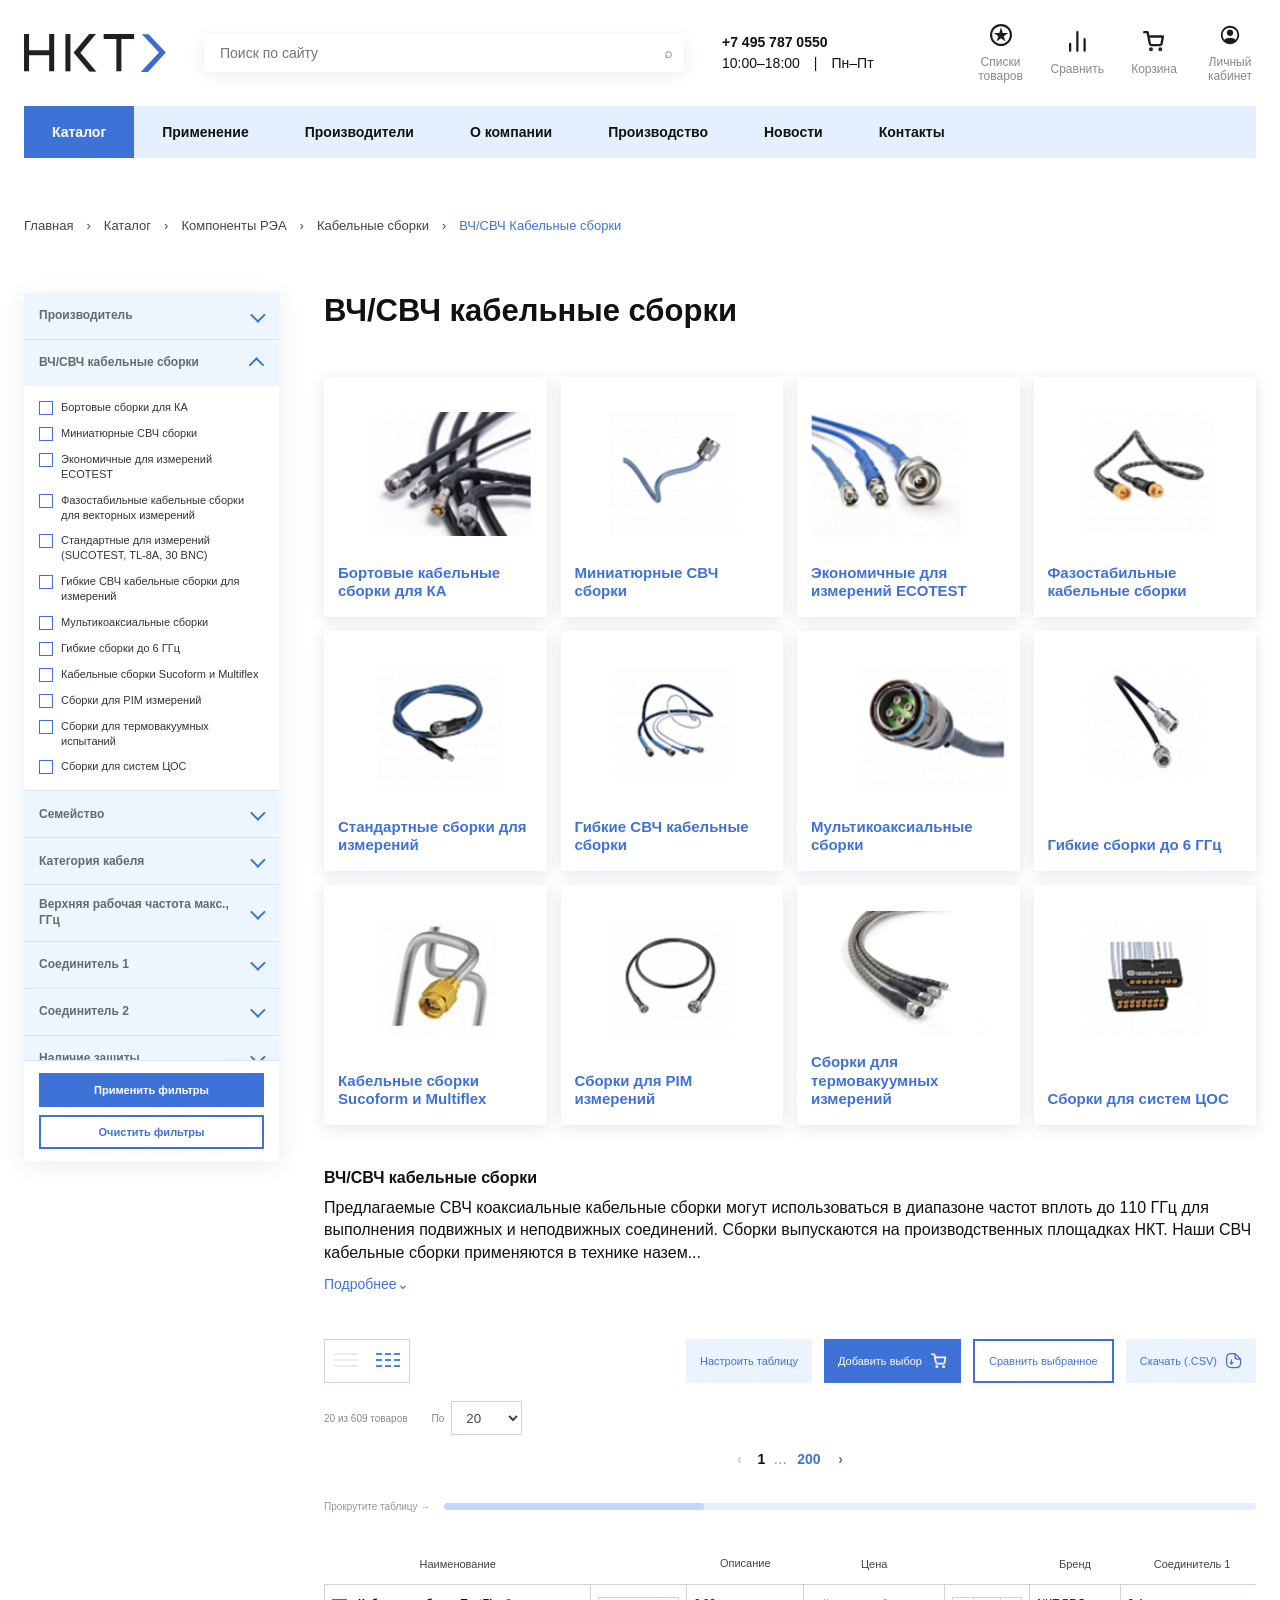
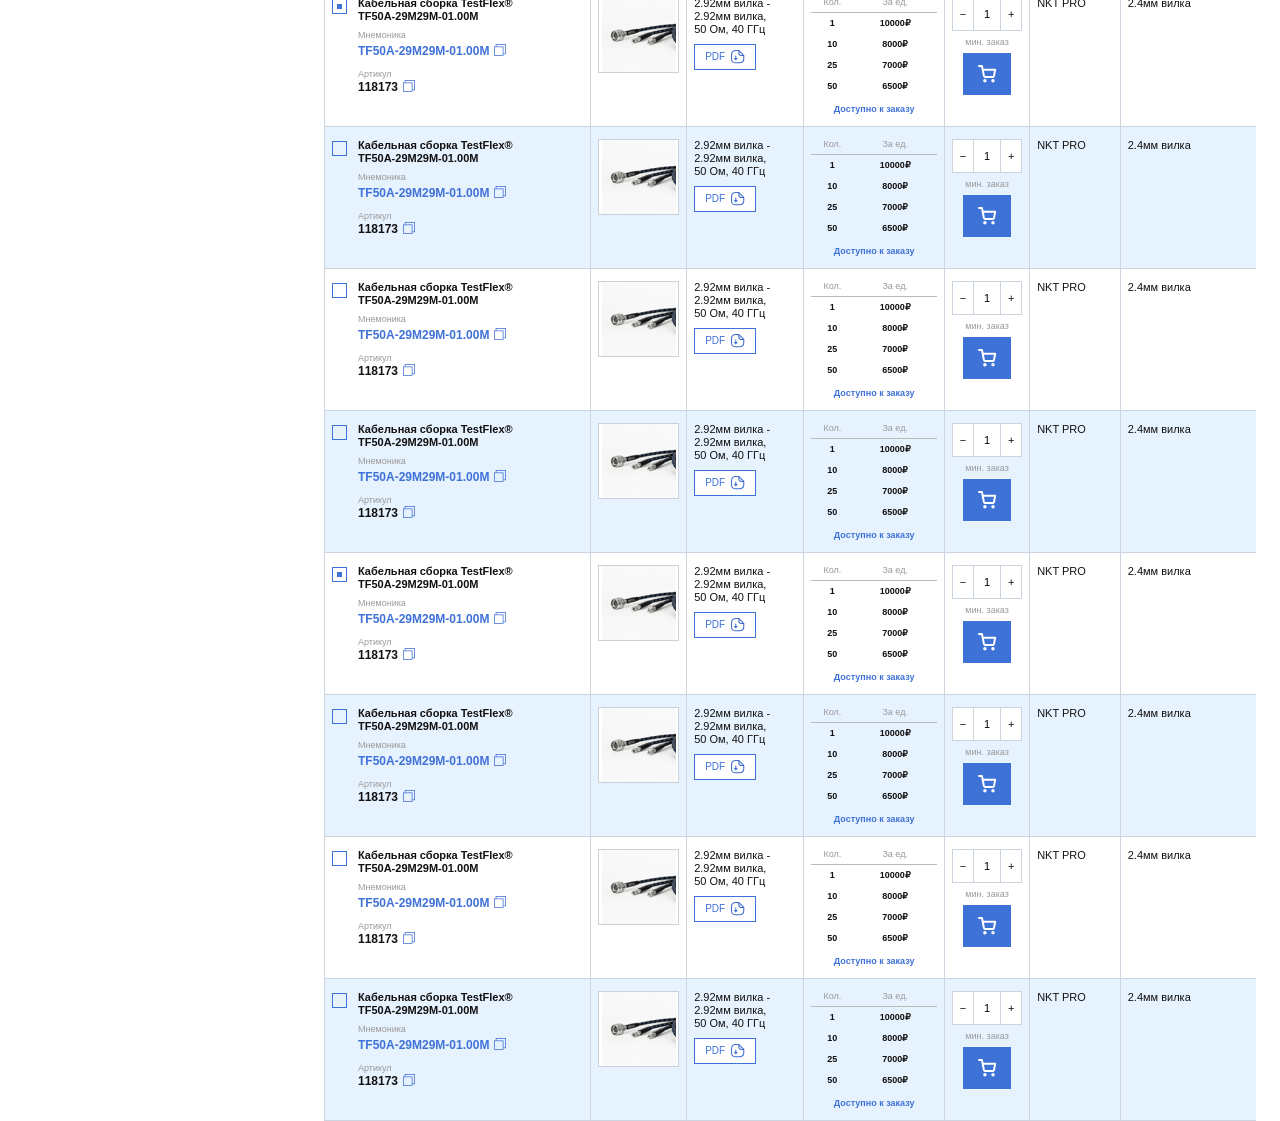
==== index.html @ 1fc25b64 "Refresh pagination spacing styles" ====
<!doctype html>
<html lang="ru">
<head>
<meta charset="UTF-8">
<meta name="viewport" content="width=device-width,initial-scale=1">
<title>НКТ — ВЧ/СВЧ кабельные сборки</title>
<link rel="stylesheet" href="styles/style.css?v=20260806-9">
<link rel="stylesheet" href="styles/filters.css?v=20260721-8">
<link rel="stylesheet" href="styles/table-settings.css?v=20260721-1">
<script src="scripts/images.js?v=20260721-2" defer>
</script>
<script src="scripts/app-core.js?v=20260721-6" defer>
</script>
<script src="scripts/app-list.js?v=20260721-5" defer>
</script>
<script src="scripts/table-settings.js?v=20260806-1" defer>
</script>
<script src="scripts/catalog-refinements.js?v=20260806-1" defer>
</script>
</head>
<body>
<header class="header">
<div class="shell head-top">
<a class="logo" href="#" aria-label="НКТ">
<img src="assets/logo/nkt-logo.svg?v=20260721-2" alt="НКТ">
</a>
<label class="site-search">
<input placeholder="Поиск по сайту">
<b>⌕</b>
</label>
<div class="phone">+7 495 787 0550<br>
<span>10:00–18:00　|　Пн–Пт</span>
</div>
<div class="head-icons">
<a href="#">
<img src="assets/icons/wishlist.svg?v=20260721-2" alt="">
<small>Списки<br>товаров</small>
</a>
<a href="#">
<img src="assets/icons/compare.svg?v=20260721-2" alt="">
<small>Сравнить</small>
</a>
<a href="#">
<img src="assets/icons/cart.svg?v=20260721-2" alt="">
<small>Корзина</small>
</a>
<a href="#">
<img src="assets/icons/account.svg?v=20260721-2" alt="">
<small>Личный<br>кабинет</small>
</a>
</div>
</div>
<nav class="shell nav">
<a class="active" href="#">Каталог</a>
<a href="#">Применение</a>
<a href="#">Производители</a>
<a href="#">О компании</a>
<a href="#">Производство</a>
<a href="#">Новости</a>
<a href="#">Контакты</a>
</nav>
</header>
<main class="shell">
<div class="breadcrumbs">Главная　›　Каталог　›　Компоненты РЭА　›　Кабельные сборки　›　<span>ВЧ/СВЧ Кабельные сборки</span>
</div>
<div class="page-grid">
<aside class="filters" aria-label="Фильтры каталога">
<details>
<summary>Производитель<i>
</i>
</summary>
<div class="filter-list">
<label>
<input type="checkbox" checked value="NKT PRO">NKT PRO</label>
<label>
<input type="checkbox" value="H+S">H+S</label>
<label>
<input type="checkbox" value="Spectrum">Spectrum</label>
</div>
</details>
<details class="compact category-filter" open>
<summary>ВЧ/СВЧ кабельные сборки<i>
</i>
</summary>
<div class="filter-list category-filter-list" aria-label="Категории кабельных сборок">
<label><input type="checkbox">Бортовые сборки для КА</label>
<label><input type="checkbox">Миниатюрные СВЧ сборки</label>
<label><input type="checkbox">Экономичные для измерений ECOTEST</label>
<label><input type="checkbox">Фазостабильные кабельные сборки для векторных измерений</label>
<label><input type="checkbox">Стандартные для измерений (SUCOTEST, TL-8A, 30 BNC)</label>
<label><input type="checkbox">Гибкие СВЧ кабельные сборки для измерений</label>
<label><input type="checkbox">Мультикоаксиальные сборки</label>
<label><input type="checkbox">Гибкие сборки до 6 ГГц</label>
<label><input type="checkbox">Кабельные сборки Sucoform и Multiflex</label>
<label><input type="checkbox">Сборки для PIM измерений</label>
<label><input type="checkbox">Сборки для термовакуумных испытаний</label>
<label><input type="checkbox">Сборки для систем ЦОС</label>
</div>
</details>
<details>
<summary>Семейство<i>
</i>
</summary>
<div class="filter-list">
<label>
<input type="checkbox">TestFlex</label>
<label>
<input type="checkbox">SUCOFLEX</label>
</div>
</details>
<details>
<summary>Категория кабеля<i>
</i>
</summary>
<div class="filter-list">
<label>
<input type="checkbox">Коаксиальный</label>
<label>
<input type="checkbox">Фазостабильный</label>
</div>
</details>
<details>
<summary>Верхняя рабочая частота макс., ГГц<i>
</i>
</summary>
<div class="filter-list">
<label>
<input type="checkbox">до 18</label>
<label>
<input type="checkbox">до 40</label>
<label>
<input type="checkbox">до 67</label>
</div>
</details>
<details>
<summary>Соединитель 1<i>
</i>
</summary>
<div class="filter-list">
<label>
<input type="checkbox">2.4 мм</label>
<label>
<input type="checkbox">2.92 мм</label>
<label>
<input type="checkbox">SMA</label>
</div>
</details>
<details>
<summary>Соединитель 2<i>
</i>
</summary>
<div class="filter-list">
<label>
<input type="checkbox">2.4 мм</label>
<label>
<input type="checkbox">2.92 мм</label>
<label>
<input type="checkbox">SMA</label>
</div>
</details>
<details>
<summary>Наличие защиты<i>
</i>
</summary>
<div class="filter-list">
<label>
<input type="checkbox">Да</label>
<label>
<input type="checkbox">Нет</label>
</div>
</details>
<details>
<summary>Нижняя рабочая температура, °C<i>
</i>
</summary>
<div class="filter-list">
<label>
<input type="checkbox">−55 °C</label>
<label>
<input type="checkbox">−40 °C</label>
</div>
</details>
<details>
<summary>Верхняя рабочая температура, °C<i>
</i>
</summary>
<div class="filter-list">
<label>
<input type="checkbox">+85 °C</label>
<label>
<input type="checkbox">+125 °C</label>
</div>
</details>
<details>
<summary>Внешний диаметр, мм<i>
</i>
</summary>
<div class="filter-list">
<label>
<input type="checkbox">до 6 мм</label>
<label>
<input type="checkbox">6–10 мм</label>
</div>
</details>
<details>
<summary>Длина, мм<i>
</i>
</summary>
<div class="filter-list">
<label>
<input type="checkbox">1000</label>
<label>
<input type="checkbox">2000</label>
<label>
<input type="checkbox">5000</label>
</div>
</details>
<details>
<summary>Применение<i>
</i>
</summary>
<div class="filter-list">
<label>
<input id="inStock" type="checkbox">Наличие на складе</label>
<label>
<input type="checkbox">Измерительные системы</label>
<label>
<input type="checkbox">Космическая техника</label>
<label>
<input type="checkbox">Промышленность</label>
</div>
</details>
<div class="filter-actions">
<button id="applyFilter">Применить фильтры</button>
<button id="clearFilter" class="outline">Очистить фильтры</button>
</div>
</aside>
<section class="main-content">
<h1>ВЧ/СВЧ кабельные сборки</h1>
<div class="categories" id="categories">
</div>
<div class="description">
<h2>ВЧ/СВЧ кабельные сборки</h2>
<p>Предлагаемые СВЧ коаксиальные кабельные сборки могут использоваться в диапазоне частот вплоть до 110 ГГц для выполнения подвижных и неподвижных соединений. Сборки выпускаются на производственных площадках НКТ. Наши СВЧ кабельные сборки применяются в технике назем...</p>
<button>Подробнее⌄</button>
</div>
<div class="table-tools">
<div class="view-toggle">
<button data-view="list" aria-label="Показать списком">
<img src="assets/icons/view-list.svg?v=20260721-2" alt="">
</button>
<button data-view="table" class="active" aria-label="Показать таблицей">
<img src="assets/icons/view-table.svg?v=20260721-2" alt="">
</button>
</div>
<div class="table-actions">
<button id="openTableSettings">Настроить таблицу</button>
<button class="primary cart-selection" id="cartSelected">Добавить выбор<img src="assets/icons/cart-white.svg?v=20260721-2" alt="В корзину"></button>
<button class="outline" id="compareSelected">Сравнить выбранное</button>
<button class="csv-download">Скачать (.CSV)<img src="assets/icons/download-csv.svg?v=20260721-1" alt="Скачать"></button>
</div>
<div class="list-controls">
<span>20 из 609 товаров</span>
<label><span>По</span><select aria-label="Количество товаров на странице">
<option>20</option>
<option>40</option>
<option>60</option>
</select>
</label>
<nav aria-label="Страницы">
<button disabled>‹</button>
<b>1</b>
<span>…</span>
<button>200</button>
<button>›</button>
</nav>
</div>
</div>
<div id="tableView">
<div class="scroll-info">
<span>Прокрутите таблицу →</span>
<div class="scrollbar" id="scrollControl" role="scrollbar" aria-label="Горизонтальная прокрутка таблицы" aria-valuemin="0" aria-valuemax="100" aria-valuenow="0" tabindex="0">
<i id="topThumb">
</i>
</div>
</div>
<div class="table-scroll" id="tableScroll" tabindex="0">
<table id="productsTable">
<thead>
<tr>
<th class="name-col sticky">Наименование</th>
<th class="photo-col">
</th>
<th class="desc-col">Описание</th>
<th class="price-col">Цена</th>
<th class="buy-col">
</th>
<th class="config-col brand-col" data-column="brand">Бренд</th>
<th class="config-col extra-col connector-col" data-column="connector1">Соединитель 1</th>
<th class="config-col extra-col connector-col" data-column="connector2">Соединитель 2</th>
<th class="config-col extra-col return-loss-col" data-column="returnLoss">КСВН / обратные потери, не хуже</th>
<th class="config-col extra-col length-col" data-column="length">Длина, мм</th>
<th class="config-col extra-col" data-column="family" hidden>Семейство</th>
<th class="config-col extra-col" data-column="cableCategory" hidden>Категория кабеля</th>
<th class="config-col extra-col" data-column="maxFrequency" hidden>Верхняя рабочая частота макс., ГГц</th>
<th class="config-col extra-col" data-column="protection" hidden>Наличие защиты</th>
<th class="config-col extra-col" data-column="minTemperature" hidden>Нижняя рабочая температура, °C</th>
<th class="config-col extra-col" data-column="maxTemperature" hidden>Верхняя рабочая температура, °C</th>
<th class="config-col extra-col" data-column="diameter" hidden>Внешний диаметр, мм</th>
<th class="config-col extra-col" data-column="application" hidden>Применение</th>
</tr>
</thead>
<tbody id="productRows">
</tbody>
</table>
</div>
</div>
<div id="listView" class="list-view" hidden>
</div>
</section>
</div>
</main>
<div class="table-settings-modal" id="tableSettingsModal" hidden>
<button class="modal-backdrop" data-close-settings aria-label="Закрыть окно"></button>
<section class="table-settings-dialog" role="dialog" aria-modal="true" aria-labelledby="tableSettingsTitle">
<button class="modal-close" data-close-settings aria-label="Закрыть">×</button>
<h2 id="tableSettingsTitle">Настроить таблицу</h2>
<p>Отметьте характеристики, которые нужно показать в таблице</p>
<form id="tableSettingsForm">
<div class="settings-options" id="settingsOptions"></div>
<div class="settings-footer"><button type="button" class="settings-reset" id="resetTableSettings">Сбросить</button><div><button type="button" class="settings-cancel" data-close-settings>Отменить</button><button type="submit" class="settings-apply">Применить</button></div></div>
</form>
</section>
</div>
<div class="toast" id="toast">
</div>
</body>
</html>
---- styles/style.css ----
:root{--blue:#3f72d7;--pale:#eaf3ff;--line:#cbd4df;--text:#111}*{box-sizing:border-box}body{margin:0;color:var(--text);font-family:Arial,sans-serif;font-size:14px}button,input{font:inherit}button,a{cursor:pointer}a{color:inherit;text-decoration:none}.shell{width:min(1280px,calc(100% - 48px));margin:auto}.head-top{height:106px;display:flex;align-items:center;gap:38px}.logo{font-size:48px;letter-spacing:2px}.logo span{color:var(--blue);font-size:66px;line-height:0;vertical-align:-7px}.site-search{height:38px;flex:1;max-width:480px;display:flex;align-items:center;box-shadow:0 4px 18px #00000013}.site-search input{border:0;outline:0;width:100%;padding:0 16px}.site-search b{color:#aaa;padding:12px}.phone{font-weight:bold;line-height:1.5;white-space:nowrap}.phone span{font-weight:normal}.head-icons{margin-left:auto;display:flex;gap:24px}.head-icons a{text-align:center;font-size:24px}.head-icons small{display:block;font-size:12px;font-weight:normal;color:#888;margin-top:4px}.nav{height:52px;background:#e5f0ff;display:flex}.nav a{display:grid;place-items:center;padding:0 28px;font-weight:bold}.nav a.active{background:var(--blue);color:#fff}.breadcrumbs{height:135px;display:flex;align-items:center;color:#444;font-size:13px}.breadcrumbs span{color:var(--blue)}.page-grid{display:grid;grid-template-columns:255px minmax(0,1fr);gap:45px;align-items:start}.filters{box-shadow:0 4px 22px #1d355718}.filters details{background:#fff;border-bottom:1px solid #9fc0f0}.filters summary{list-style:none;background:#edf5ff;padding:20px;font-weight:bold;display:flex;justify-content:space-between}.filters summary::-webkit-details-marker{display:none}.filters summary i:after{content:'⌄';color:var(--blue);font-style:normal;font-size:18px}.filters details[open]:not(.compact) summary i:after{content:'⌃'}.filter-list{display:grid;gap:22px;padding:20px}.filter-list label{display:flex;align-items:center;gap:10px}.filter-list input,.pick{appearance:none;width:15px;height:15px;border:1.5px solid var(--blue);margin:0}.filter-list input:checked,.pick:checked{box-shadow:inset 0 0 0 4px #fff;background:var(--blue)}.compact>span{display:block;background:#edf5ff;padding:0 20px 18px;color:#444}.filter-actions{padding:20px 32px 30px;display:grid;gap:12px}.filter-actions button,.table-tools button{border:0;background:#eaf3ff;color:var(--blue);font-weight:bold;padding:12px}.filter-actions button:first-child,.table-tools .primary{background:var(--blue);color:#fff}.outline{border:2px solid var(--blue)!important;background:#fff!important;color:var(--blue)!important}.main-content{min-width:0}.main-content h1{font-size:31px;margin:0 0 48px}.categories{display:grid;grid-template-columns:repeat(4,1fr);border:1px solid var(--line)}.categories a{height:240px;border-right:1px solid var(--line);border-bottom:1px solid var(--line);padding:10px 14px 16px;display:flex;flex-direction:column;justify-content:space-between;color:var(--blue);font-size:15px;line-height:1.25}.categories a:nth-child(4n){border-right:0}.categories a:nth-child(n+9){border-bottom:0}.categories a:hover{box-shadow:0 6px 20px #0002;position:relative;z-index:2}.categories img{width:100%;height:174px;object-fit:contain}.description{margin:44px 0 35px}.description h2{font-size:16px;margin:0 0 10px}.description p{font-size:16px;line-height:1.4;margin:0;max-width:940px}.description button{color:var(--blue);border:0;background:none;padding:12px 0}.table-tools{display:flex;gap:14px;align-items:stretch}.table-tools button{min-height:50px}.view-toggle{display:flex;border:1px solid var(--line)}.view-toggle button{background:#fff;color:#aaa;font-size:18px;padding:10px}.view-toggle .active{color:var(--blue)}.scrollbar{height:35px;border-bottom:7px solid #e4f0ff;position:relative;margin-bottom:38px}.scrollbar i{position:absolute;bottom:-7px;width:32%;height:7px;background:#cce0fc;border-radius:4px;left:0}.table-scroll{overflow-x:auto;scrollbar-width:none;outline:none}.table-scroll::-webkit-scrollbar{display:none}table{border-collapse:collapse;min-width:1180px;width:100%;table-layout:fixed}th{font-weight:normal;color:#444;height:44px}td{border:1px solid var(--line);vertical-align:top;padding:16px 10px}tbody tr:nth-child(even) td{background:#e7f2ff}tbody tr:hover td{background:#d8eaff}.select-col{width:44px;text-align:center}.name-col{width:365px}.photo-col{width:135px}.desc-col{width:170px}.price-col{width:225px}.buy-col{width:120px}.brand-col{width:105px}.sticky{position:sticky;left:44px;z-index:2;background:#fff}th.sticky{z-index:3}tbody tr:nth-child(even) td.sticky{background:#e7f2ff}tbody tr:hover td.sticky{background:#d8eaff}.name-col strong{display:block;font-size:13px;line-height:1.2}.name-col small{display:block;color:#999;margin-top:10px}.name-col a{display:block;color:var(--blue);font-size:16px;font-weight:bold;margin:4px 0}.name-col b{font-size:16px}.photo-col img{width:100%;height:100px;object-fit:contain;border:1px solid #ccd1d6;background:#fff}.desc-col{font-size:13px;line-height:1.2}.pdf{display:block;margin-top:12px;color:var(--blue);border:2px solid var(--blue);background:#fff;padding:7px 20px}.price-head{color:#999;border-bottom:1px solid #bbb;padding-bottom:5px;font-size:11px}.prices{display:grid;grid-template-columns:35px 75px 1fr;gap:0 6px;line-height:25px;font-size:12px}.price-col>a{display:block;text-align:center;color:var(--blue);font-size:11px;font-weight:bold;margin-top:7px}.buy-col input{width:100%;height:42px;text-align:center;border:1px solid #bbb}.buy-col small{display:block;text-align:center;color:#999;line-height:1.2;margin:8px}.cart{display:block;width:62px;height:50px;margin:auto;border:0;background:var(--blue);color:#fff;font-size:20px}.toast{position:fixed;left:50%;bottom:25px;transform:translate(-50%,20px);background:#111;color:#fff;padding:14px 22px;opacity:0;transition:.2s;z-index:10}.toast.show{opacity:1;transform:translate(-50%,0)}
@media(max-width:900px){.head-icons,.phone,.site-search{display:none}.head-top{height:72px}.nav{overflow-x:auto}.nav a{padding:0 18px;white-space:nowrap}.breadcrumbs{height:90px;overflow:hidden;white-space:nowrap}.page-grid{grid-template-columns:1fr}.filters{position:relative}.main-content h1{margin-bottom:28px}.categories{grid-template-columns:repeat(2,1fr)}.categories a:nth-child(2n){border-right:0}.categories a:nth-child(n+9){border-bottom:1px solid var(--line)}.table-tools{overflow-x:auto}.table-tools button{white-space:nowrap}}@media(max-width:560px){.shell{width:calc(100% - 28px)}.logo{font-size:38px}.categories{grid-template-columns:1fr}.categories a{border-right:0!important;height:220px}.categories img{height:155px}.description p{font-size:14px}}

/* Prototype refinements */
.filters{position:sticky;top:20px;max-height:calc(100vh - 40px);overflow-y:auto;z-index:4}
.logo{display:flex;width:142px;height:64px;align-items:center}
.logo img{display:block;width:100%;height:100%;object-fit:contain}
.cart-icon{display:block;width:24px;height:24px;margin:auto;background:#fff;mask:url("data:image/svg+xml,%3Csvg xmlns='http://www.w3.org/2000/svg' viewBox='0 0 24 24'%3E%3Cpath fill='black' d='M7 18a2 2 0 1 0 0 4 2 2 0 0 0 0-4Zm10 0a2 2 0 1 0 0 4 2 2 0 0 0 0-4ZM6.2 6l.8 2h11.7l-1.5 5.5a1 1 0 0 1-1 .7H8.1L5 4H2V2h4.4l.8 2H21l-2.1 8.2a3 3 0 0 1-2.9 2.2H8.5l.5 1.4h9v2H7.6a2 2 0 0 1-1.9-1.4L2.8 6H6.2Z'/%3E%3C/svg%3E") center/contain no-repeat}
@media(max-width:900px){.filters{position:relative;top:auto;max-height:none;overflow:visible}.logo{width:118px;height:52px}}

/* Compact first view + horizontal continuation */
.scroll-info{display:flex;align-items:flex-end;gap:14px;margin-bottom:32px}
.scroll-info .scrollbar{flex:1;margin-bottom:0}
.scroll-info>span{padding-bottom:1px;color:#8e969f;font-size:10px;white-space:nowrap}
.table-scroll table{width:1269px;min-width:1269px;font-size:11px}
.table-scroll th{height:40px;font-size:11px}
.table-scroll td{padding:12px 7px}
.table-scroll .select-col{width:36px}
.table-scroll .name-col{width:250px}
.table-scroll .photo-col{width:90px}
.table-scroll .desc-col{width:110px;font-size:11px}
.table-scroll .price-col{width:190px}
.table-scroll .buy-col{width:80px}
.table-scroll .brand-col{width:85px}
.table-scroll .extra-col{width:140px}
.table-scroll .sticky{left:36px}
.table-scroll .name-col strong{font-size:11px}
.table-scroll .name-col a,.table-scroll .name-col b{font-size:12px}
.table-scroll .name-col small{margin-top:7px;font-size:9px}
.table-scroll .photo-col img{height:76px}
.table-scroll .pdf{margin-top:8px;padding:5px 10px;font-size:10px}
.table-scroll .price-head{font-size:9px}
.table-scroll .prices{grid-template-columns:25px 58px 1fr;gap:0 3px;line-height:21px;font-size:9px}
.table-scroll .price-col>a{font-size:9px}
.table-scroll .buy-col input{height:34px}
.table-scroll .buy-col small{font-size:9px;margin:6px 0}
.table-scroll .cart{width:48px;height:42px}
.table-scroll .extra-col a{color:var(--blue);font-weight:bold}

/* Supplied brand assets and merged product heading */
.head-icons a{display:flex;min-width:52px;flex-direction:column;align-items:center;justify-content:center}
.head-icons img{display:block;width:22px;height:22px;object-fit:contain;margin-bottom:5px}
.product-heading{display:grid;grid-template-columns:16px minmax(0,1fr);gap:10px;align-items:start}
.product-heading>.pick{margin-top:2px}
.table-scroll .sticky{left:0}
.table-scroll .pdf{border-width:1px}
.table-scroll .buy-col small{white-space:nowrap}

/* Interactive table scrollbar and supplied view icons */
.view-toggle button{display:grid;place-items:center;min-width:42px}
.view-toggle img{display:block;width:24px;height:20px}
.view-toggle button img{filter:grayscale(1);opacity:.45}
.view-toggle button.active img{filter:invert(42%) sepia(77%) saturate(1050%) hue-rotate(191deg) brightness(89%);opacity:1}
.scroll-info{align-items:center;margin:22px 0 32px}
.scroll-info>span{padding:0;order:0}
.scroll-info .scrollbar{height:7px;margin:0;border:0;border-radius:5px;background:#e4f0ff;cursor:pointer;touch-action:none;user-select:none}
.scroll-info .scrollbar:focus-visible{outline:2px solid var(--blue);outline-offset:4px}
.scroll-info .scrollbar i{top:0;bottom:auto;height:7px;border-radius:5px;background:#bdd8fb;cursor:grab}
.scroll-info .scrollbar:active i{cursor:grabbing;background:#99c1f5}

/* Supplied product-row assets */
.table-scroll .name-col a{display:inline-block}
.copy-icon{display:inline-block;width:14px;height:14px;margin-left:4px;vertical-align:-2px}
.table-scroll .pdf{display:flex;align-items:center;justify-content:center;gap:6px}
.table-scroll .pdf img{width:14px;height:14px}
.table-scroll .cart img{display:block;width:19px;height:18px;margin:auto}

/* Product list view */
.table-actions{display:flex;gap:14px}
.list-controls{flex:1;align-items:center;justify-content:space-between;color:#777;font-size:11px}
.list-controls:not([hidden]){display:flex}
.list-controls label{display:flex;align-items:center;gap:10px}
.list-controls select{height:38px;border:1px solid var(--line);background:#fff;padding:0 36px 0 12px;color:#444}
.list-controls nav{display:flex;align-items:center;gap:9px}
.list-controls nav button{min-width:24px;min-height:30px;padding:4px;background:#fff;color:var(--blue)}
.list-controls nav button:disabled{color:#c5cbd2}
.list-controls nav b{color:#111}
.list-view{display:grid;gap:22px;margin-top:26px}
.product-card{display:grid;grid-template-columns:minmax(0,1fr) 190px;background:#fff;box-shadow:0 3px 15px #1d355713}
.card-main{padding:28px 32px 24px}
.card-main h3{max-width:540px;margin:0 0 7px;font-size:18px;line-height:1.18}
.card-subtitle{margin:0 0 22px;color:#444;font-size:14px}
.card-info{display:grid;grid-template-columns:132px minmax(0,1fr);gap:18px;align-items:start}
.card-photo{display:block;width:132px;height:120px;border:1px solid var(--line);object-fit:cover}
.card-info dl{display:grid;grid-template-columns:110px minmax(0,1fr);gap:7px 12px;margin:0;font-size:11px}
.card-info dt{color:#777}.card-info dd{margin:0;color:#222}.card-info dd a{color:var(--blue);font-weight:bold}
.card-info dd img{width:13px;height:13px;margin-left:4px;vertical-align:-2px}
.all-specs{margin:12px 0 8px 150px;border:0;background:none;color:var(--blue);font-size:10px}
.card-pdf{display:flex;align-items:center;gap:7px;margin-left:150px;border:1px solid var(--blue);background:#fff;color:var(--blue);padding:6px 12px;font-size:10px}
.card-pdf img{width:13px;height:13px}
.card-buy{border-left:1px solid var(--line);padding:28px 20px 22px}
.card-price-head{padding-bottom:5px;border-bottom:1px solid #bbb;color:#888;font-size:9px}
.card-prices{display:grid;grid-template-columns:24px 52px 1fr;gap:0 3px;font-size:9px;line-height:21px}
.card-buy>a{display:block;margin:10px 0 12px;text-align:center;color:var(--blue);font-size:9px;font-weight:bold}
.quantity{display:grid;grid-template-columns:1fr 1fr 1fr;border:1px solid var(--line)}
.quantity button,.quantity span{display:grid;min-height:32px;place-items:center;border:0;background:#fff;font-size:11px}
.card-buy>small{display:block;margin:7px 0 18px;text-align:center;color:#999;font-size:9px}
.list-cart,.list-compare{width:100%;height:38px;font-weight:bold;font-size:11px}
.list-cart{border:1px solid var(--blue);background:var(--blue);color:#fff}
.list-compare{margin-top:10px;border:1px solid var(--blue);background:#fff;color:var(--blue)}
@media(max-width:720px){.list-controls{flex-wrap:wrap;gap:12px}.product-card{grid-template-columns:1fr}.card-buy{border-left:0;border-top:1px solid var(--line)}.card-info{grid-template-columns:100px 1fr}.card-photo{width:100px;height:100px}.card-info dl{grid-template-columns:90px 1fr}.all-specs,.card-pdf{margin-left:118px}}
[hidden]{display:none!important}

/* Center price columns in both views */
.table-scroll .price-head,.table-scroll .prices{display:grid;grid-template-columns:25px 58px 1fr;justify-items:center;text-align:center}
.card-price-head,.card-prices{display:grid;grid-template-columns:repeat(3,minmax(0,1fr));width:100%;justify-items:center;text-align:center}
.table-scroll .price-head span,.table-scroll .prices b,.card-price-head span,.card-prices b{width:100%;text-align:center}

/* Align list-view toolbar to the reference */
.table-tools{align-items:flex-start;min-height:50px}
.view-toggle{height:50px;flex:0 0 auto;align-self:flex-start;border-radius:0}
.view-toggle button{width:42px;min-width:42px;min-height:48px;height:48px;padding:7px;border-radius:0;outline:0;box-shadow:none;appearance:none}
.view-toggle button:focus,.view-toggle button:focus-visible{outline:0;box-shadow:none}
.table-actions{height:50px;align-items:stretch}
.table-actions>button{height:50px;min-height:50px}
.csv-download{display:flex;align-items:center;justify-content:center;gap:10px}
.csv-download img{display:block;width:16px;height:16px;flex:0 0 16px}
.list-controls:not([hidden]){display:grid;grid-template-columns:minmax(120px,1fr) auto minmax(120px,1fr);align-items:center;width:100%;height:38px}
.list-controls>span{justify-self:start;white-space:nowrap}
.list-controls>label{justify-self:center;white-space:nowrap}
.list-controls>nav{justify-self:end;white-space:nowrap}
.list-controls nav button{height:30px;min-height:30px}
@media(max-width:760px){.list-controls:not([hidden]){grid-template-columns:1fr auto;height:auto}.list-controls>label{justify-self:end}.list-controls>nav{grid-column:1/-1;justify-self:end}}

/* Technical columns after Brand */
.table-scroll table{width:1345px;min-width:1345px}
.table-scroll .connector-col{width:135px}
.table-scroll .return-loss-col{width:180px}
.table-scroll .length-col{width:90px;text-align:center}
.table-scroll th.return-loss-col{white-space:normal;line-height:1.25}

/* August catalog refinement */
.categories{grid-template-columns:repeat(4,minmax(0,1fr));gap:14px;border:0}
.categories a,.categories a:nth-child(4n),.categories a:nth-child(n+9){border:0;box-shadow:0 3px 14px rgba(31,61,99,.13);background:#fff;transition:transform .18s ease,box-shadow .18s ease}
.categories a:hover{z-index:2;transform:translateY(-2px);box-shadow:0 7px 20px rgba(31,61,99,.2)}

.table-tools{display:grid;grid-template-columns:auto minmax(0,1fr);grid-template-rows:44px 38px;gap:18px 22px;width:100%;min-height:100px;overflow:visible;align-items:start}
.view-toggle{grid-column:1;grid-row:1;width:max-content;height:44px;align-self:start}
.view-toggle button{height:42px;min-height:42px}
.table-actions{grid-column:2;grid-row:1;display:flex;height:44px;justify-self:end;align-items:stretch;gap:12px}
.table-actions>button{height:44px;min-height:44px;padding:9px 14px;font-size:11px;font-weight:400;line-height:1.1;white-space:nowrap}
.cart-selection,.csv-download{display:flex;align-items:center;justify-content:center;gap:9px}
.cart-selection img,.csv-download img{display:block;width:16px;height:16px;flex:0 0 16px}
.list-controls,.list-controls:not([hidden]){grid-column:2;grid-row:2;display:flex;width:auto;height:38px;justify-self:end;align-items:center;justify-content:flex-end;gap:28px;color:#888;font-size:10px}
.list-controls>span,.list-controls>label,.list-controls>nav{justify-self:auto;white-space:nowrap}
.list-controls label{gap:7px}
.list-controls select{height:34px;min-width:64px;padding:0 24px 0 10px}
.list-controls nav{gap:8px}
.list-controls nav button{min-width:20px;height:28px;min-height:28px;padding:2px}
.table-tools.list-mode{grid-template-rows:44px;min-height:44px}
.table-tools.list-mode .list-controls{grid-row:1}

.table-scroll .price-col{width:132px}
.table-scroll .price-head,.table-scroll .prices{grid-template-columns:42px minmax(0,1fr);gap:0}
.card-price-head,.card-prices{grid-template-columns:52px minmax(0,1fr)}
.table-scroll .price-head span,.table-scroll .prices b,.card-price-head span,.card-prices b{text-align:center}

.table-quantity{display:grid;grid-template-columns:28px minmax(34px,1fr) 28px;width:100%;border:1px solid var(--line);background:#fff}
.table-scroll .table-quantity input{width:100%;height:32px;border:0;border-left:1px solid var(--line);border-right:1px solid var(--line);outline:0}
.table-quantity button{height:32px;border:0;background:#fff;color:#111;padding:0}
.table-quantity button:hover,.quantity button:hover{background:#eef5ff;color:var(--blue)}
.quantity span{border-left:1px solid var(--line);border-right:1px solid var(--line)}

@media(max-width:900px){.categories{grid-template-columns:repeat(2,minmax(0,1fr))}.table-tools{overflow-x:auto}.table-actions,.list-controls{justify-self:start}.table-tools{grid-template-columns:auto max-content}.table-tools.list-mode .list-controls{grid-column:2}}
/* Mobile catalog layout */
.table-quantity{grid-template-columns:20px minmax(0,1fr) 20px;max-width:100%;min-width:0}
.table-quantity button{min-width:0;padding:0}
.table-scroll .table-quantity input{min-width:0;padding:0;appearance:textfield}
.table-scroll .table-quantity input::-webkit-inner-spin-button,.table-scroll .table-quantity input::-webkit-outer-spin-button{margin:0;appearance:none}

@media(max-width:720px){
  .product-card,.card-main,.card-info,.card-info dl,.card-info dd{min-width:0}
  .product-card{width:100%}
  .card-main{padding:22px 18px 18px}
  .card-info{grid-template-columns:90px minmax(0,1fr);gap:12px}
  .card-photo{width:90px;height:90px}
  .card-info dl{grid-template-columns:72px minmax(0,1fr);gap:6px 8px}
  .card-info dd{overflow-wrap:anywhere}
  .all-specs,.card-pdf{margin-left:102px}
  .card-buy{display:grid;grid-template-columns:minmax(0,1fr) minmax(0,1fr);grid-template-rows:auto auto auto 34px 34px;column-gap:12px;width:min(calc(100% - 32px),360px);justify-self:center;padding:14px;border:1px solid var(--line)}
  .card-price-head{grid-column:1;grid-row:1;padding-right:14px;border-right:1px solid var(--line)}
  .card-prices{grid-column:1;grid-row:2/6;align-content:start;padding:5px 14px 0 0;border-right:1px solid var(--line)}
  .card-buy>a{grid-column:2;grid-row:1;margin:0 0 8px}
  .card-buy>.quantity{grid-column:2;grid-row:2;align-self:start}
  .card-buy>small{grid-column:2;grid-row:3;margin:5px 0 8px}
  .card-buy>.list-cart{grid-column:2;grid-row:4;height:34px}
  .card-buy>.list-compare{grid-column:2;grid-row:5;height:34px;margin-top:6px}
  .table-tools{max-width:100%;min-width:0;grid-template-columns:auto minmax(0,1fr)}
  .list-controls{min-width:0}
}

@media(max-width:560px){
  .categories{grid-template-columns:repeat(2,minmax(0,1fr));gap:10px}
  .categories a{height:190px;padding:8px 10px 12px;font-size:12px}
  .categories img{height:132px}
}


/* Pagination layout: compact list mode, single-row table mode */
.list-controls,.list-controls:not([hidden]){
  display:grid;
  grid-template-columns:max-content max-content minmax(120px,1fr);
  width:100%;
  height:38px;
  column-gap:24px;
  row-gap:6px;
  justify-self:stretch;
  justify-content:stretch;
}
.list-controls>span,.list-controls>label{justify-self:start}
.list-controls>nav{justify-self:end}
.table-tools.list-mode{grid-template-rows:70px;min-height:70px}
.table-tools.list-mode .list-controls{
  grid-row:1;
  grid-template-columns:max-content max-content;
  grid-template-rows:34px 28px;
  width:max-content;
  height:68px;
  column-gap:18px;
  justify-self:end;
  align-content:start;
}
.table-tools.list-mode .list-controls>nav{grid-column:1/-1;grid-row:2;justify-self:end}
@media(max-width:900px){
  .table-actions{justify-self:start}
  .list-controls{justify-self:stretch}
  .table-tools.list-mode .list-controls{justify-self:end}
}
@media(max-width:720px){
  .card-price-head,.card-prices{padding-right:0;border-right:0}
}


/* Full-width pagination row in table mode */
.list-controls nav{font-size:14px;line-height:1}
.list-controls nav b,.list-controls nav button{font-size:14px}
.table-tools:not(.list-mode) .list-controls{
  grid-column:1/-1;
  grid-template-columns:1fr 1fr 1fr;
  width:100%;
  justify-self:stretch;
  column-gap:24px;
}
.table-tools:not(.list-mode) .list-controls>span{justify-self:start}
.table-tools:not(.list-mode) .list-controls>label{justify-self:center}
.table-tools:not(.list-mode) .list-controls>nav{justify-self:end}
@media(max-width:900px){.table-tools:not(.list-mode){grid-template-columns:auto minmax(0,1fr)}}


/* Center list-mode pagination across the card width */
.table-tools.list-mode{grid-template-rows:78px;min-height:78px}
.table-tools.list-mode .list-controls{
  grid-column:1/-1;
  grid-template-columns:1fr max-content max-content;
  grid-template-rows:34px 28px;
  width:100%;
  height:76px;
  column-gap:18px;
  row-gap:10px;
  justify-self:stretch;
}
.table-tools.list-mode .list-controls>span{grid-column:2;grid-row:1}
.table-tools.list-mode .list-controls>label{grid-column:3;grid-row:1}
.table-tools.list-mode .list-controls>nav{grid-column:1/-1;grid-row:2;justify-self:center}
@media(max-width:900px){.table-tools.list-mode .list-controls{grid-column:1/-1;justify-self:stretch}}


/* Center table-mode pagination across the visible table width */
.table-tools:not(.list-mode) .list-controls{position:relative;grid-template-columns:max-content max-content minmax(0,1fr)}
.table-tools:not(.list-mode) .list-controls>span{grid-column:1}
.table-tools:not(.list-mode) .list-controls>label{grid-column:2;justify-self:start}
.table-tools:not(.list-mode) .list-controls>nav{position:absolute;left:50%;justify-self:auto;transform:translateX(-50%)}


/* Keep centered table pagination clear of the controls above */
.table-tools:not(.list-mode){grid-template-rows:44px 78px;min-height:140px}
.table-tools:not(.list-mode) .list-controls{
  grid-template-columns:max-content max-content minmax(0,1fr);
  grid-template-rows:34px 28px;
  height:76px;
  row-gap:10px;
  align-content:start;
}
.table-tools:not(.list-mode) .list-controls>span{grid-column:1;grid-row:1}
.table-tools:not(.list-mode) .list-controls>label{grid-column:2;grid-row:1}
.table-tools:not(.list-mode) .list-controls>nav{position:static;grid-column:1/-1;grid-row:2;justify-self:center;transform:none}
---- styles/filters.css ----
/* Compact sticky filter rail */
.filters {
  position: sticky;
  top: 16px;
  z-index: 4;
  max-height: calc(100dvh - 32px);
  overflow-y: auto;
  overscroll-behavior: contain;
  scrollbar-width: thin;
  scrollbar-color: #aac5ee transparent;
  background: #fff;
}
.filters::-webkit-scrollbar { width: 6px; }
.filters::-webkit-scrollbar-thumb { background: #aac5ee; border-radius: 6px; }
.filters::-webkit-scrollbar-track { background: transparent; }
.filters details { padding: 0; border-bottom: 1px solid #d6e4f7; }
.filters summary {
  min-height: 46px;
  padding: 12px 15px;
  gap: 10px;
  align-items: center;
  background: #edf5ff;
  color: #646b70;
  font-size: 12px;
  line-height: 1.3;
}
.filters summary i { flex: 0 0 11px; width: 11px; height: 11px; margin-right: 2px; border-right: 2px solid #3272dc; border-bottom: 2px solid #3272dc; transform: rotate(45deg) translateY(-2px); transition: transform .18s ease; }
.filters details summary i::after { content: none !important; }
.filters details[open] summary i { transform: rotate(225deg) translate(-1px,-1px); }
.filters .filter-list { gap: 9px; padding: 11px 15px 13px; }
.filters .filter-list label { gap: 8px; font-size: 11px; line-height: 1.25; }
.filters .filter-list input { flex: 0 0 14px; width: 14px; height: 14px; }
.filters .compact > span { padding: 0 15px 11px; background: #edf5ff; font-size: 11px; }
.filters .category-filter-list { gap: 11px; padding: 14px 15px 16px; background: #fff; }
.filters .category-filter-list label { align-items: flex-start; color: #30353a; line-height: 1.35; }
.filters .category-filter-list input { margin-top: 1px; }
.filters .filter-actions { position: sticky; bottom: 0; z-index: 2; padding: 12px 15px; gap: 8px; border-top: 1px solid #d6e4f7; background: rgba(255,255,255,.96); backdrop-filter: blur(6px); }
.filters .filter-actions button { min-height: 34px; padding: 8px 10px; font-size: 11px; }
@media (max-width: 900px) { .filters { position: relative; top: auto; max-height: none; overflow: visible; } .filters .filter-actions { position: static; } }
---- styles/table-settings.css ----
.table-settings-modal[hidden]{display:none}.table-settings-modal{position:fixed;inset:0;z-index:1000;display:grid;place-items:center;padding:32px}.modal-backdrop{position:absolute;inset:0;width:100%;height:100%;border:0;background:rgba(19,31,48,.62);cursor:default}.table-settings-dialog{position:relative;width:min(880px,calc(100vw - 48px));max-height:calc(100dvh - 64px);overflow:auto;background:#fff;box-shadow:0 18px 55px #101c2d55;padding:34px 38px 28px}.table-settings-dialog h2{margin:0 44px 8px 0;font-size:24px}.table-settings-dialog>p{margin:0 0 26px;color:#777;font-size:13px}.modal-close{position:absolute;right:24px;top:18px;border:0;background:transparent;color:#6e7782;font-size:30px;font-weight:300;line-height:1}.modal-close:hover{color:var(--blue)}.settings-options{display:grid;grid-template-columns:repeat(3,minmax(0,1fr));gap:2px 28px}.settings-option{display:flex;align-items:flex-start;gap:10px;min-height:46px;padding:12px 8px;border-bottom:1px solid #e4e9ef;font-size:13px;line-height:1.3;cursor:pointer}.settings-option:hover{background:#f4f8fe}.settings-option input{appearance:none;flex:0 0 16px;width:16px;height:16px;margin:0;border:1.5px solid var(--blue);background:#fff}.settings-option input:checked{background:var(--blue);box-shadow:inset 0 0 0 4px #fff}.settings-footer{display:flex;align-items:center;justify-content:space-between;gap:20px;margin-top:28px;padding-top:20px;border-top:1px solid #dce3eb}.settings-footer>div{display:flex;gap:10px}.settings-footer button{min-width:120px;min-height:42px;padding:10px 18px;font-weight:bold}.settings-reset,.settings-cancel{border:1px solid #b8c4d2;background:#fff;color:#637080}.settings-apply{border:1px solid var(--blue);background:var(--blue);color:#fff}.settings-footer button:hover{filter:brightness(.96)}body.modal-open{overflow:hidden}.config-col[hidden]{display:none}@media(max-width:760px){.table-settings-modal{padding:14px}.table-settings-dialog{width:100%;max-height:calc(100dvh - 28px);padding:28px 20px 20px}.settings-options{grid-template-columns:repeat(2,minmax(0,1fr));gap:2px 12px}.settings-footer{align-items:stretch;flex-direction:column}.settings-footer>div{display:grid;grid-template-columns:1fr 1fr}.settings-footer button{min-width:0}}@media(max-width:480px){.settings-options{grid-template-columns:1fr}}
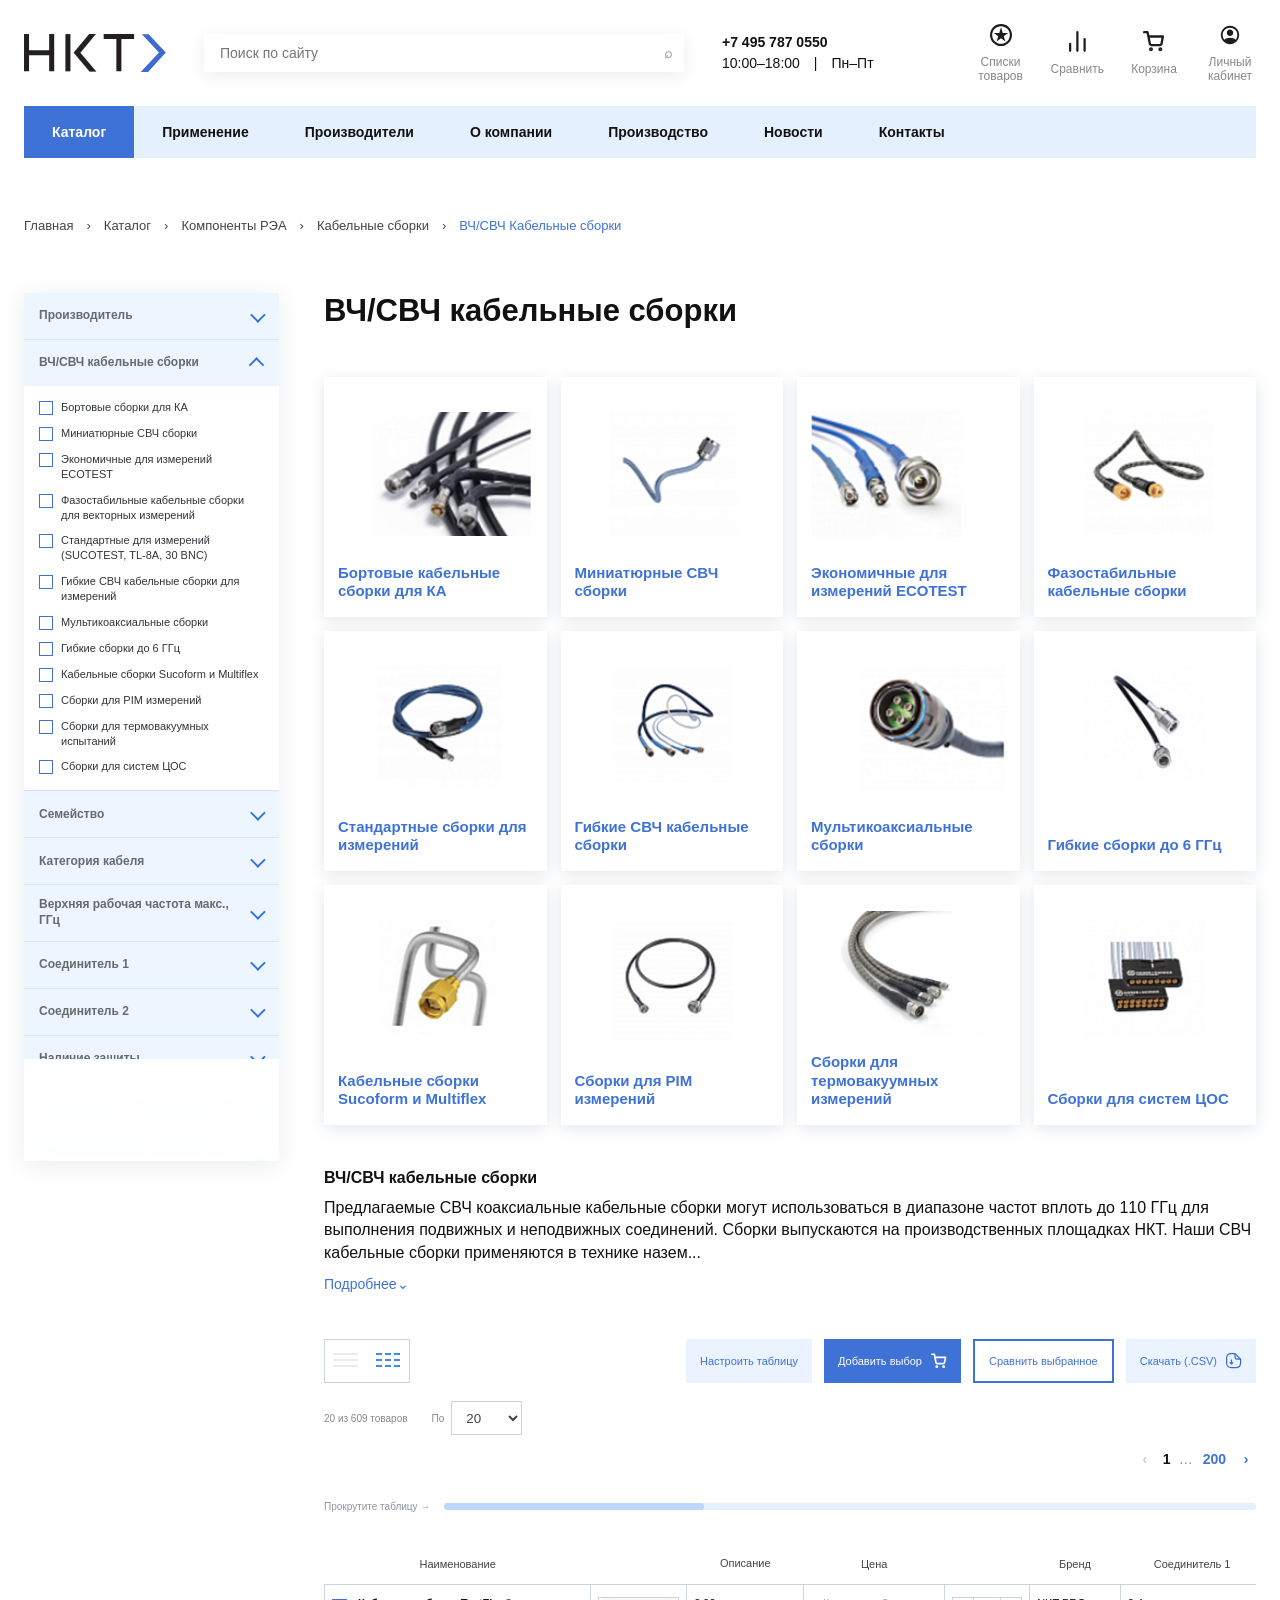
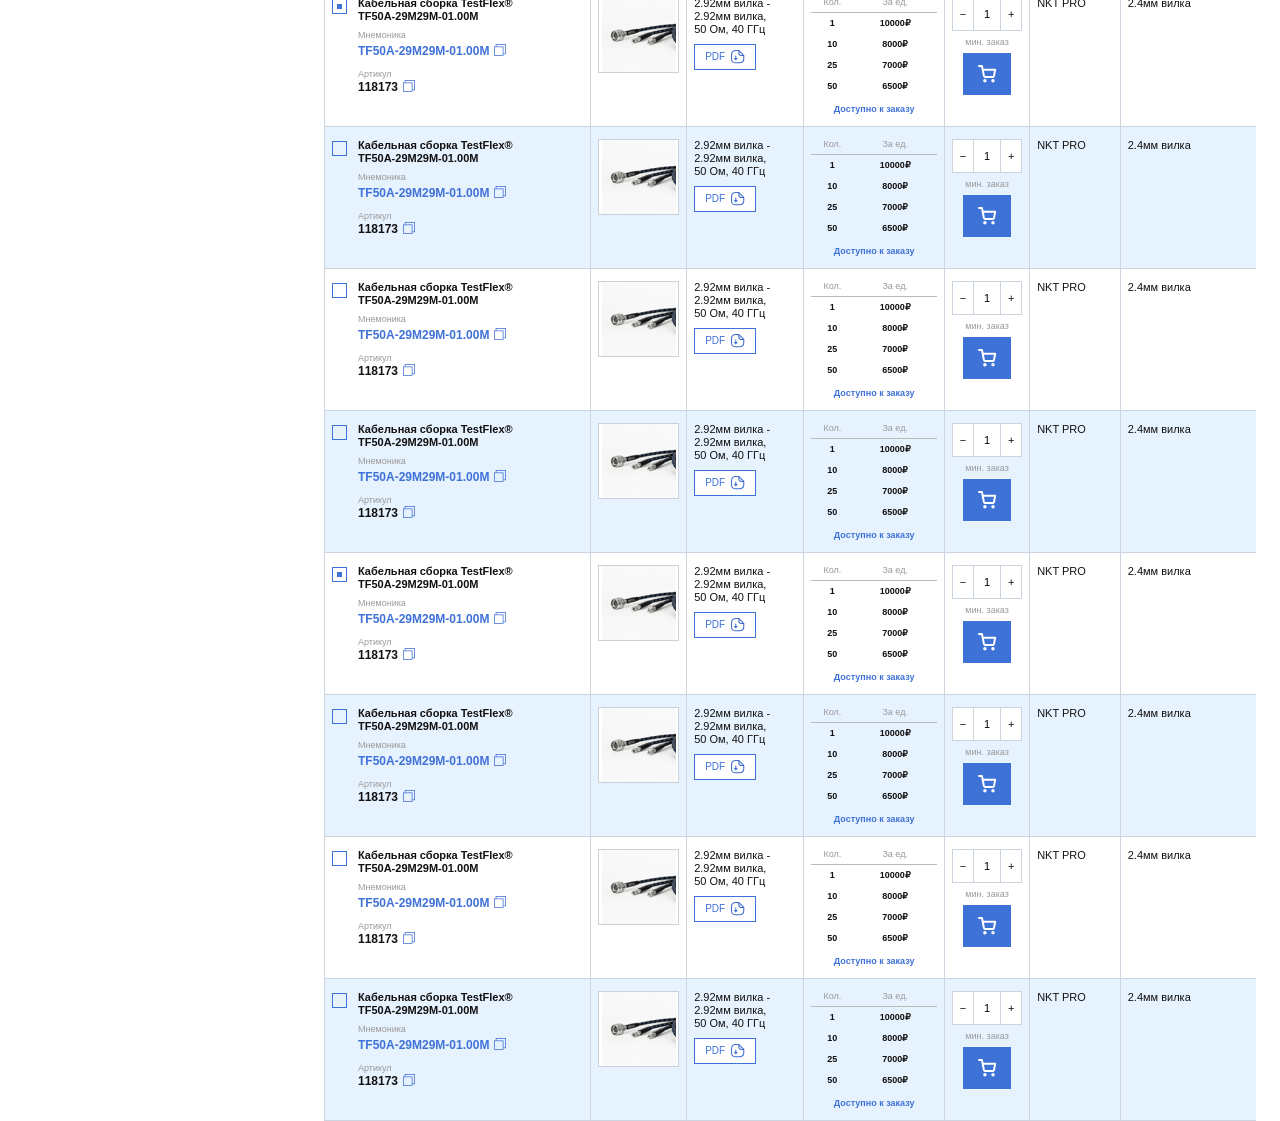
==== commit 2ae294aa: "Refresh desktop pagination styles" ====
--- a/index.html
+++ b/index.html
@@ -4,7 +4,7 @@
 <meta charset="UTF-8">
 <meta name="viewport" content="width=device-width,initial-scale=1">
 <title>НКТ — ВЧ/СВЧ кабельные сборки</title>
-<link rel="stylesheet" href="styles/style.css?v=20260806-9">
+<link rel="stylesheet" href="styles/style.css?v=20260806-10">
 <link rel="stylesheet" href="styles/filters.css?v=20260721-8">
 <link rel="stylesheet" href="styles/table-settings.css?v=20260721-1">
 <script src="scripts/images.js?v=20260721-2" defer>
--- a/styles/style.css
+++ b/styles/style.css
@@ -284,3 +284,7 @@
 .table-tools:not(.list-mode) .list-controls>span{grid-column:1;grid-row:1}
 .table-tools:not(.list-mode) .list-controls>label{grid-column:2;grid-row:1}
 .table-tools:not(.list-mode) .list-controls>nav{position:static;grid-column:1/-1;grid-row:2;justify-self:center;transform:none}
+
+
+/* Right-align table pagination on desktop */
+@media(min-width:901px){.table-tools:not(.list-mode) .list-controls>nav{justify-self:end}}
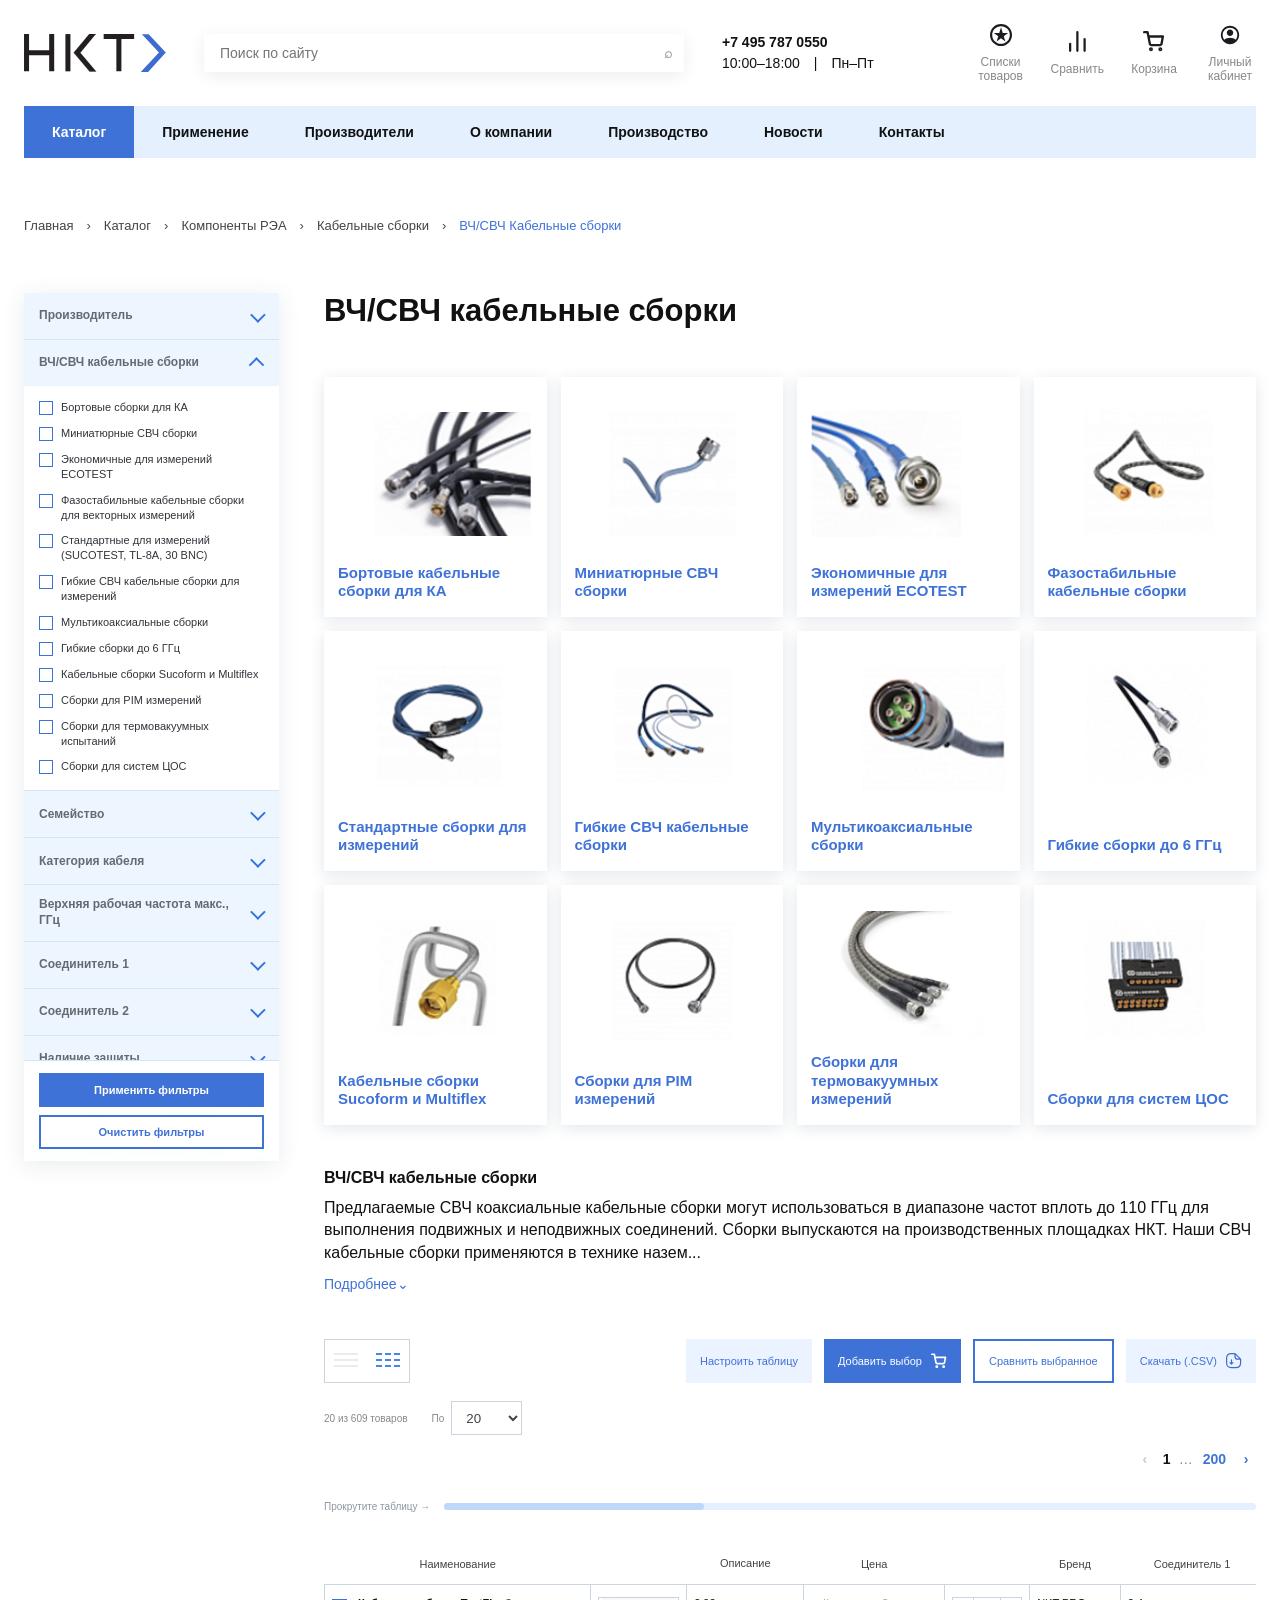
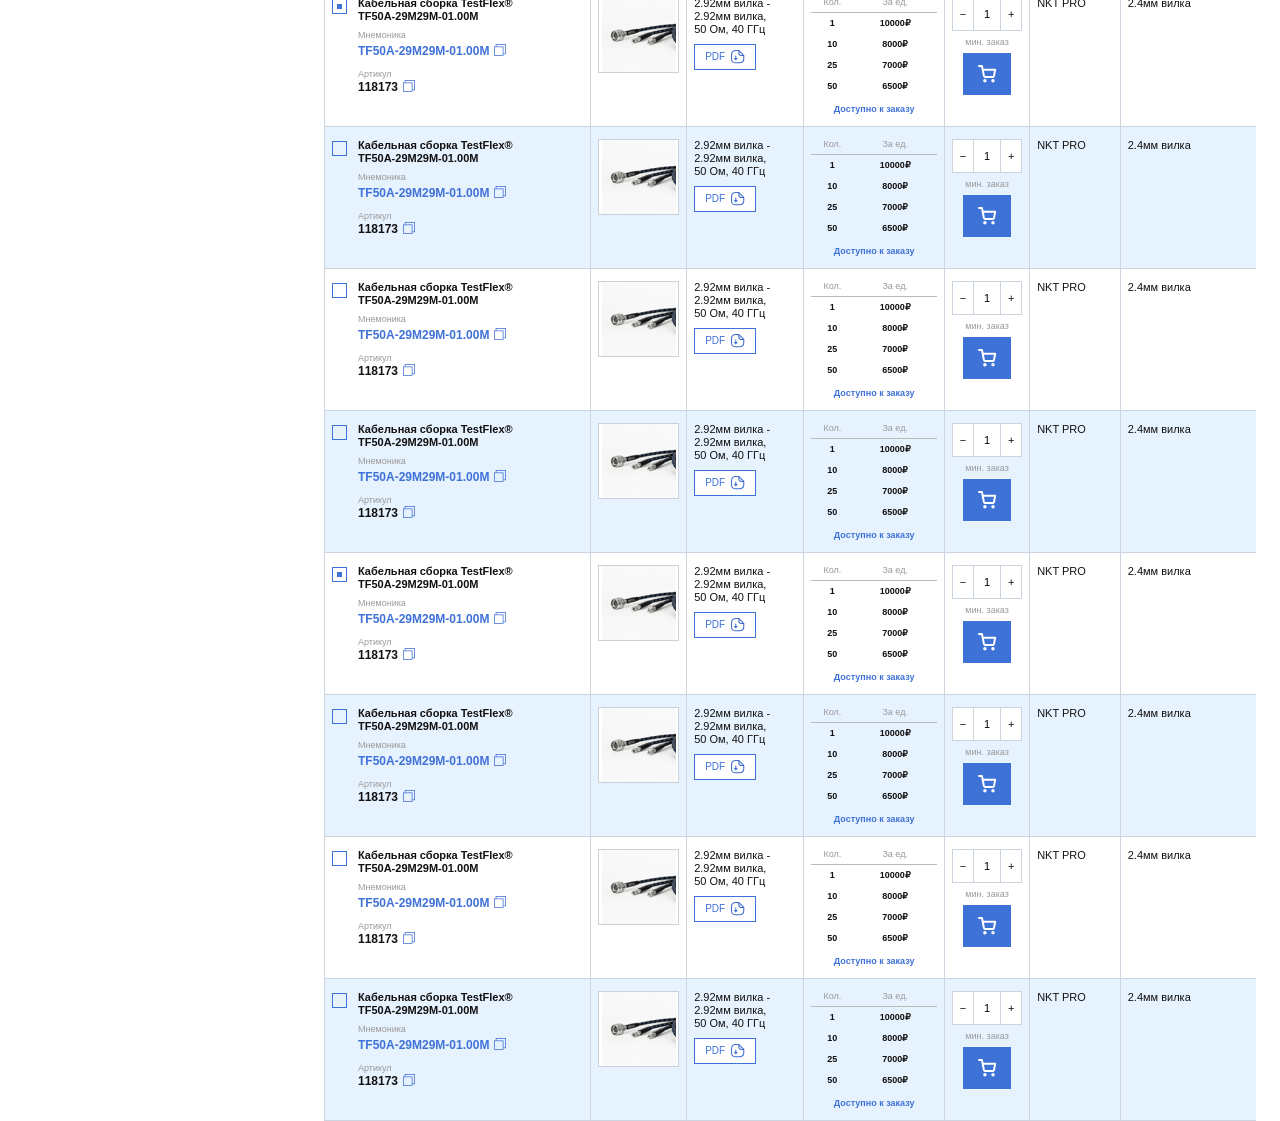
==== commit 458151a5: "Refresh desktop list control styles" ====
--- a/index.html
+++ b/index.html
@@ -4,7 +4,7 @@
 <meta charset="UTF-8">
 <meta name="viewport" content="width=device-width,initial-scale=1">
 <title>НКТ — ВЧ/СВЧ кабельные сборки</title>
-<link rel="stylesheet" href="styles/style.css?v=20260806-10">
+<link rel="stylesheet" href="styles/style.css?v=20260806-11">
 <link rel="stylesheet" href="styles/filters.css?v=20260721-8">
 <link rel="stylesheet" href="styles/table-settings.css?v=20260721-1">
 <script src="scripts/images.js?v=20260721-2" defer>
--- a/styles/style.css
+++ b/styles/style.css
@@ -288,3 +288,21 @@
 
 /* Right-align table pagination on desktop */
 @media(min-width:901px){.table-tools:not(.list-mode) .list-controls>nav{justify-self:end}}
+
+
+/* Single-row list controls on desktop */
+@media(min-width:901px){
+  .table-tools.list-mode{grid-template-rows:44px;min-height:44px}
+  .table-tools.list-mode .list-controls{
+    grid-template-columns:1fr max-content max-content max-content;
+    grid-template-rows:44px;
+    width:100%;
+    height:44px;
+    row-gap:0;
+    column-gap:24px;
+    align-items:center;
+  }
+  .table-tools.list-mode .list-controls>span{grid-column:2;grid-row:1}
+  .table-tools.list-mode .list-controls>label{grid-column:3;grid-row:1}
+  .table-tools.list-mode .list-controls>nav{position:static;grid-column:4;grid-row:1;justify-self:end;transform:none}
+}
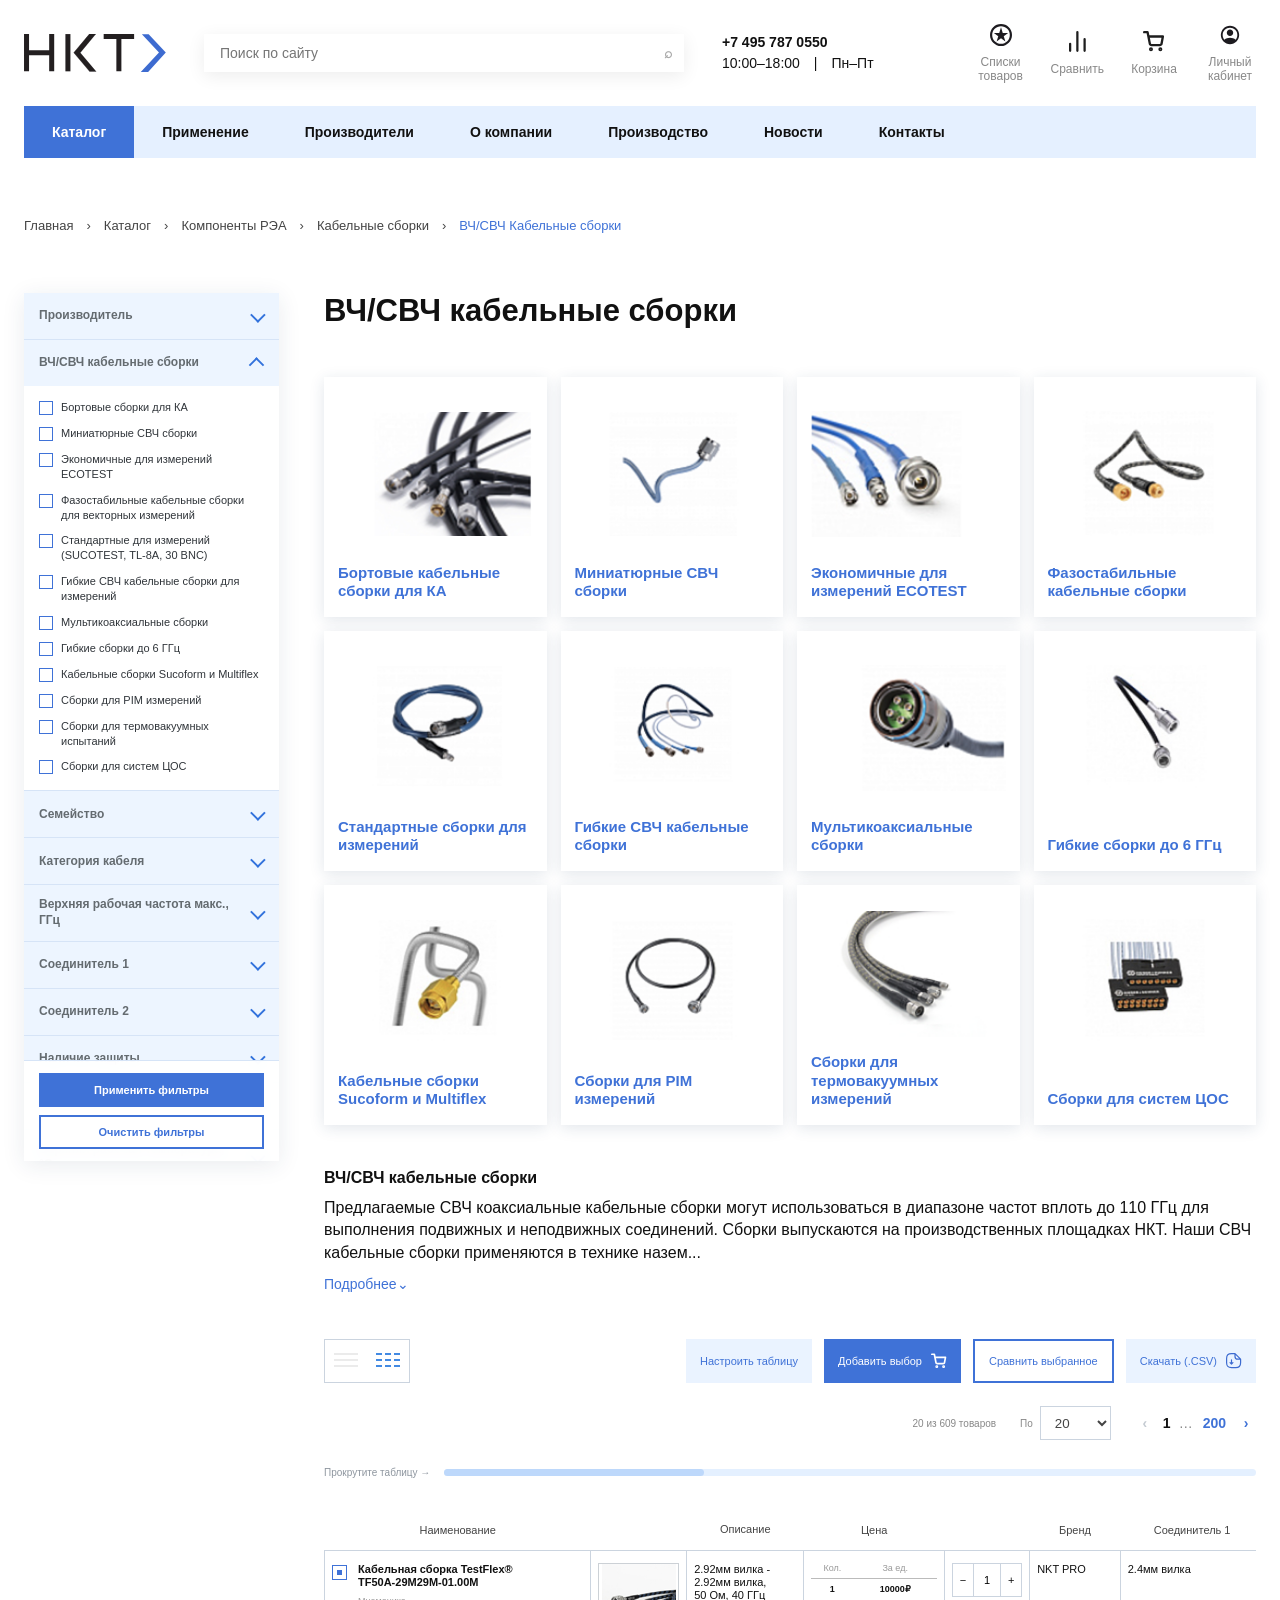
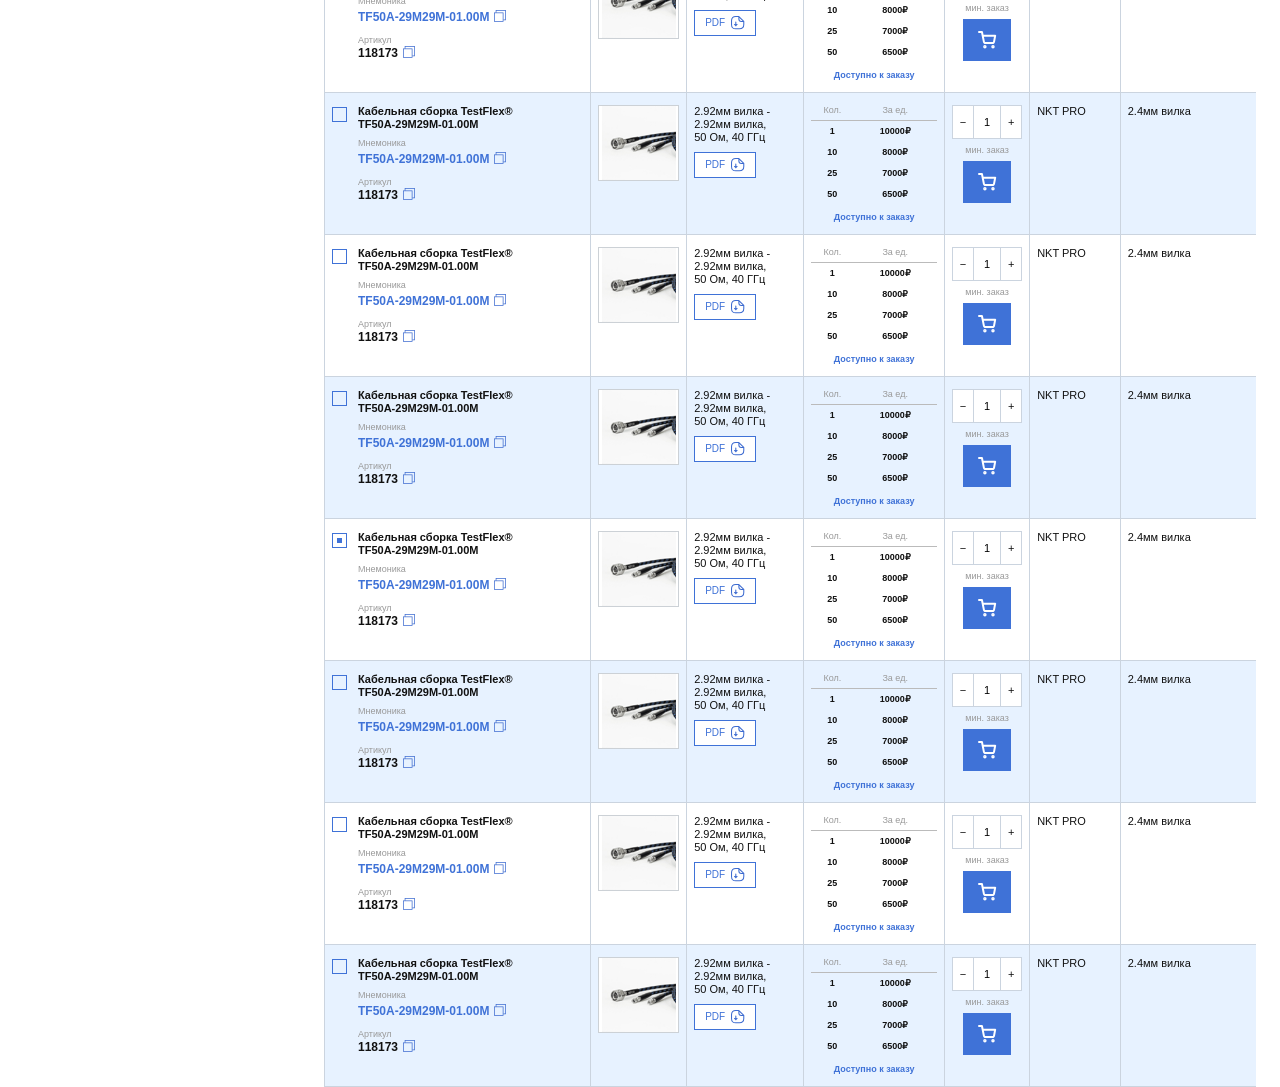
==== commit 800aff55: "Refresh responsive table controls" ====
--- a/index.html
+++ b/index.html
@@ -4,7 +4,7 @@
 <meta charset="UTF-8">
 <meta name="viewport" content="width=device-width,initial-scale=1">
 <title>НКТ — ВЧ/СВЧ кабельные сборки</title>
-<link rel="stylesheet" href="styles/style.css?v=20260806-11">
+<link rel="stylesheet" href="styles/style.css?v=20260806-12">
 <link rel="stylesheet" href="styles/filters.css?v=20260721-8">
 <link rel="stylesheet" href="styles/table-settings.css?v=20260721-1">
 <script src="scripts/images.js?v=20260721-2" defer>
--- a/styles/style.css
+++ b/styles/style.css
@@ -306,3 +306,23 @@
   .table-tools.list-mode .list-controls>label{grid-column:3;grid-row:1}
   .table-tools.list-mode .list-controls>nav{position:static;grid-column:4;grid-row:1;justify-self:end;transform:none}
 }
+
+
+/* Desktop table controls: one row below the action buttons */
+@media(min-width:901px){
+  .table-tools:not(.list-mode){grid-template-rows:44px 44px;min-height:106px}
+  .table-tools:not(.list-mode) .list-controls{
+    grid-column:1/-1;
+    grid-row:2;
+    grid-template-columns:1fr max-content max-content max-content;
+    grid-template-rows:44px;
+    width:100%;
+    height:44px;
+    row-gap:0;
+    column-gap:24px;
+    align-items:center;
+  }
+  .table-tools:not(.list-mode) .list-controls>span{grid-column:2;grid-row:1}
+  .table-tools:not(.list-mode) .list-controls>label{grid-column:3;grid-row:1}
+  .table-tools:not(.list-mode) .list-controls>nav{position:static;grid-column:4;grid-row:1;justify-self:end;transform:none}
+}
